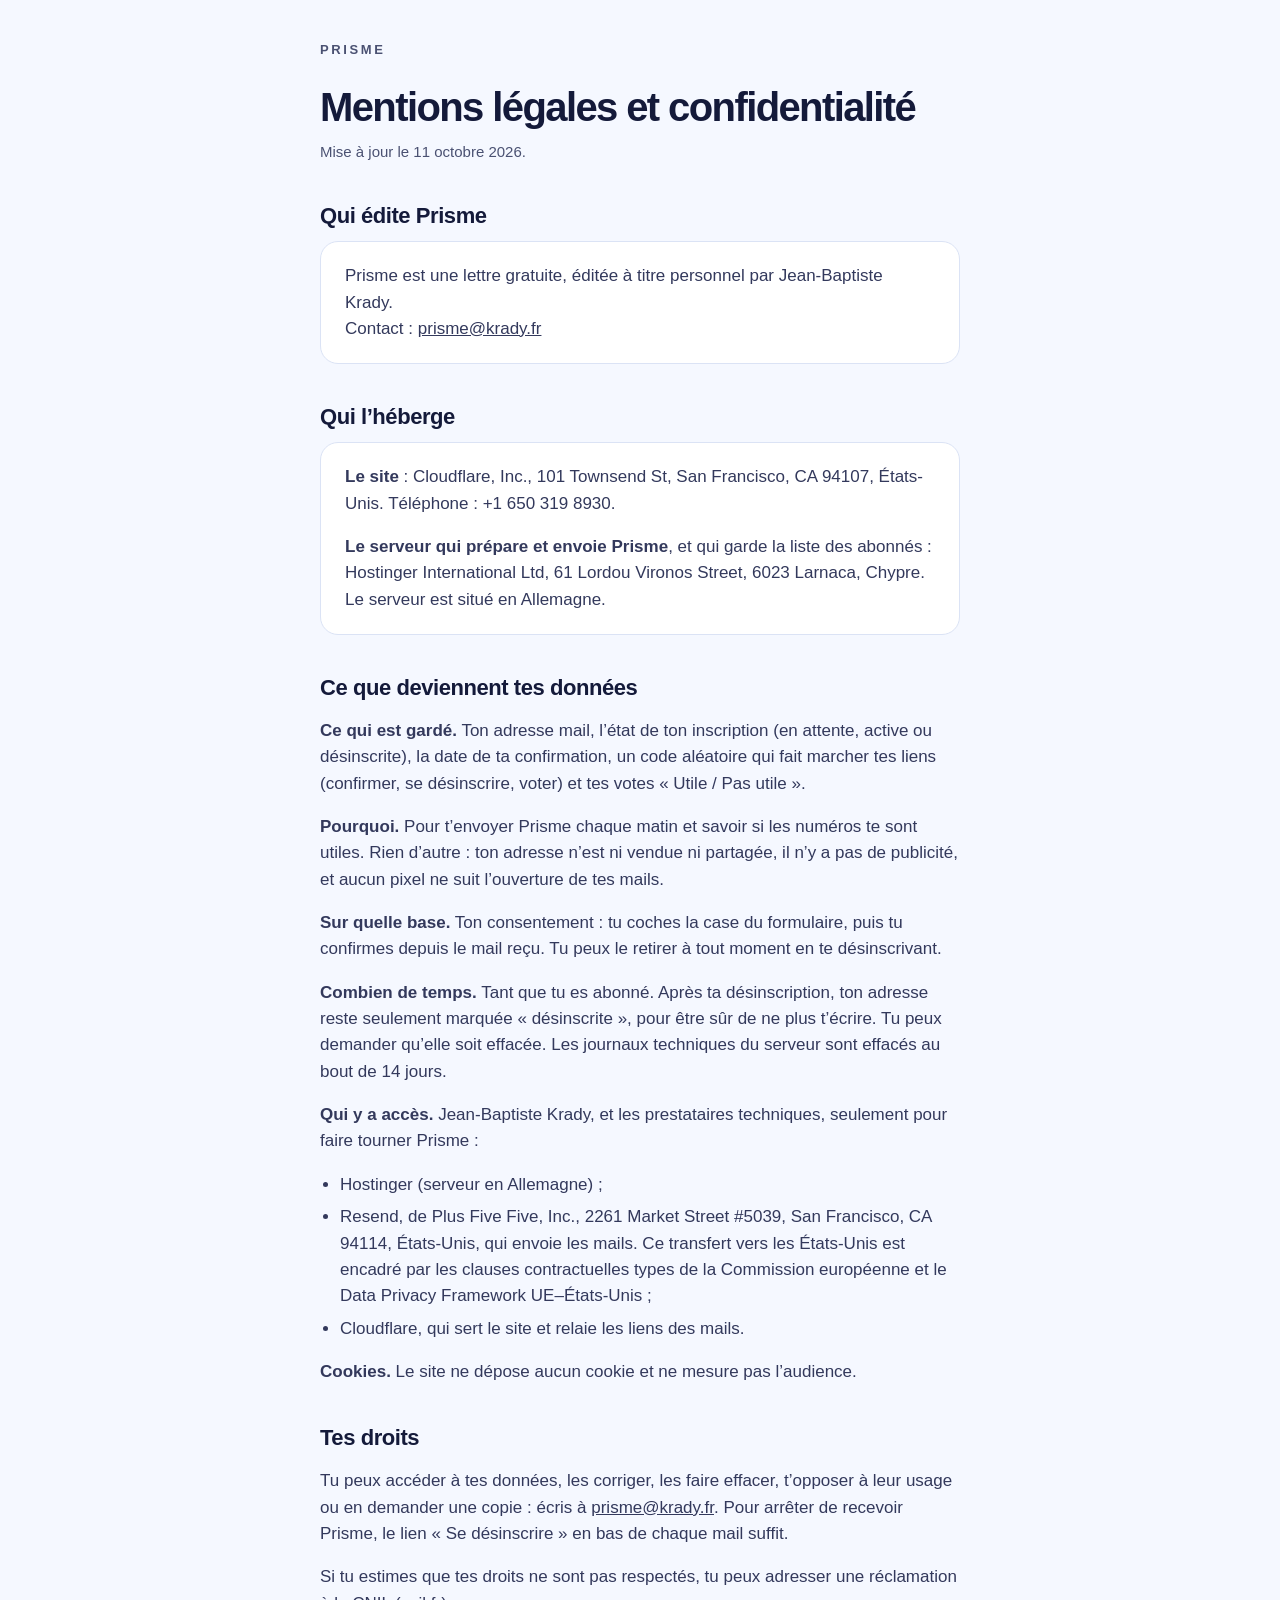
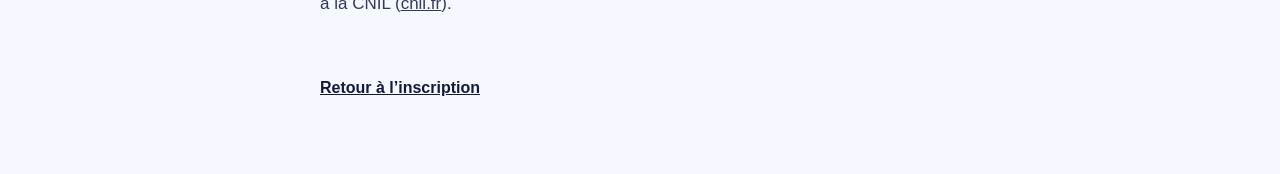
==== site/mentions-legales.html @ ab53a863 "Site : page Mentions légales et confidentialité, lien dans le pied de page Co-Authored-By: Claude Op" ====
<!doctype html>
<html lang="fr">
<head>
<meta charset="utf-8">
<meta name="viewport" content="width=device-width, initial-scale=1">
<title>Prisme · Mentions légales et confidentialité</title>
<meta name="description" content="Qui édite Prisme, qui l’héberge, et ce que deviennent les adresses des abonnés.">
<link rel="icon" href="/favicon.ico" sizes="32x32">
<link rel="apple-touch-icon" href="/apple-touch-icon.png">
<link rel="stylesheet" href="prisme.css">
<style>
  * { box-sizing: border-box; }
  html, body { margin: 0; padding: 0; }
  body {
    background: var(--paper);
    color: var(--ink);
    font-family: 'Helvetica Neue', Helvetica, Arial, sans-serif;
    -webkit-font-smoothing: antialiased;
  }
  a { color: inherit; }
  :focus-visible { outline: 3px solid var(--accent); outline-offset: 3px; }
  main { max-width: 720px; margin: 0 auto; padding: 40px 40px 64px; }
  .marque { font-weight: 700; font-size: 13px; letter-spacing: .2em; text-transform: uppercase; color: var(--muted); text-decoration: none; }
  h1 { font-size: 40px; line-height: 1.05; letter-spacing: -.04em; margin: 28px 0 12px; }
  .maj { color: var(--muted); font-size: 15px; margin: 0 0 36px; }
  h2 { font-size: 22px; letter-spacing: -.02em; margin: 40px 0 12px; }
  p, li { font-size: 17px; line-height: 1.55; color: #33395c; }
  ul { padding-left: 20px; }
  li + li { margin-top: 6px; }
  .carte { background: var(--card); border: 1px solid var(--line); border-radius: 18px; padding: 4px 24px; }
  .retour { display: inline-flex; align-items: center; min-height: 44px; margin-top: 32px; font-weight: 600; }
  @media (max-width: 600px) {
    main { padding: 28px 16px 48px; }
    h1 { font-size: 32px; }
    .carte { padding: 2px 16px; }
  }
</style>
</head>
<body>
<main>
  <a class="marque" href="/">Prisme</a>
  <h1>Mentions légales et confidentialité</h1>
  <p class="maj">Mise à jour le 11 octobre 2026.</p>

  <h2>Qui édite Prisme</h2>
  <div class="carte">
    <p>Prisme est une lettre gratuite, éditée à titre personnel par Jean-Baptiste Krady.<br>
    Contact&nbsp;: <a href="mailto:prisme@krady.fr">prisme@krady.fr</a></p>
  </div>

  <h2>Qui l’héberge</h2>
  <div class="carte">
    <p><strong>Le site</strong>&nbsp;: Cloudflare, Inc., 101 Townsend St, San Francisco, CA 94107, États-Unis. Téléphone&nbsp;: +1 650 319 8930.</p>
    <p><strong>Le serveur qui prépare et envoie Prisme</strong>, et qui garde la liste des abonnés&nbsp;: Hostinger International Ltd, 61 Lordou Vironos Street, 6023 Larnaca, Chypre. Le serveur est situé en Allemagne.</p>
  </div>

  <h2>Ce que deviennent tes données</h2>
  <p><strong>Ce qui est gardé.</strong> Ton adresse mail, l’état de ton inscription (en attente, active ou désinscrite), la date de ta confirmation, un code aléatoire qui fait marcher tes liens (confirmer, se désinscrire, voter) et tes votes «&nbsp;Utile / Pas utile&nbsp;».</p>
  <p><strong>Pourquoi.</strong> Pour t’envoyer Prisme chaque matin et savoir si les numéros te sont utiles. Rien d’autre&nbsp;: ton adresse n’est ni vendue ni partagée, il n’y a pas de publicité, et aucun pixel ne suit l’ouverture de tes mails.</p>
  <p><strong>Sur quelle base.</strong> Ton consentement&nbsp;: tu coches la case du formulaire, puis tu confirmes depuis le mail reçu. Tu peux le retirer à tout moment en te désinscrivant.</p>
  <p><strong>Combien de temps.</strong> Tant que tu es abonné. Après ta désinscription, ton adresse reste seulement marquée «&nbsp;désinscrite&nbsp;», pour être sûr de ne plus t’écrire. Tu peux demander qu’elle soit effacée. Les journaux techniques du serveur sont effacés au bout de 14 jours.</p>
  <p><strong>Qui y a accès.</strong> Jean-Baptiste Krady, et les prestataires techniques, seulement pour faire tourner Prisme&nbsp;:</p>
  <ul>
    <li>Hostinger (serveur en Allemagne)&nbsp;;</li>
    <li>Resend, de Plus Five Five, Inc., 2261 Market Street #5039, San Francisco, CA 94114, États-Unis, qui envoie les mails. Ce transfert vers les États-Unis est encadré par les clauses contractuelles types de la Commission européenne et le Data Privacy Framework UE–États-Unis&nbsp;;</li>
    <li>Cloudflare, qui sert le site et relaie les liens des mails.</li>
  </ul>
  <p><strong>Cookies.</strong> Le site ne dépose aucun cookie et ne mesure pas l’audience.</p>

  <h2>Tes droits</h2>
  <p>Tu peux accéder à tes données, les corriger, les faire effacer, t’opposer à leur usage ou en demander une copie&nbsp;: écris à <a href="mailto:prisme@krady.fr">prisme@krady.fr</a>. Pour arrêter de recevoir Prisme, le lien «&nbsp;Se désinscrire&nbsp;» en bas de chaque mail suffit.</p>
  <p>Si tu estimes que tes droits ne sont pas respectés, tu peux adresser une réclamation à la CNIL (<a href="https://www.cnil.fr" rel="noopener">cnil.fr</a>).</p>

  <a class="retour" href="/">Retour à l’inscription</a>
</main>
</body>
</html>
---- site/prisme.css ----
/* Prisme — palette retenue : Holo. Mascotte : Tri. */
:root {
  --ink: #141a3a;
  --muted: #4a5172;
  --paper: #f5f8ff;
  --card: #ffffff;
  --line: #dbe3f5;
  --accent: #3c4fe0;
  --accent-ink: #ffffff;
  --ray-1: #38c6e8;
  --ray-2: #4f7cf5;
  --ray-3: #8a63f0;
  --ray-4: #f06fb0;
  --ray-5: #3fcf9a;
}
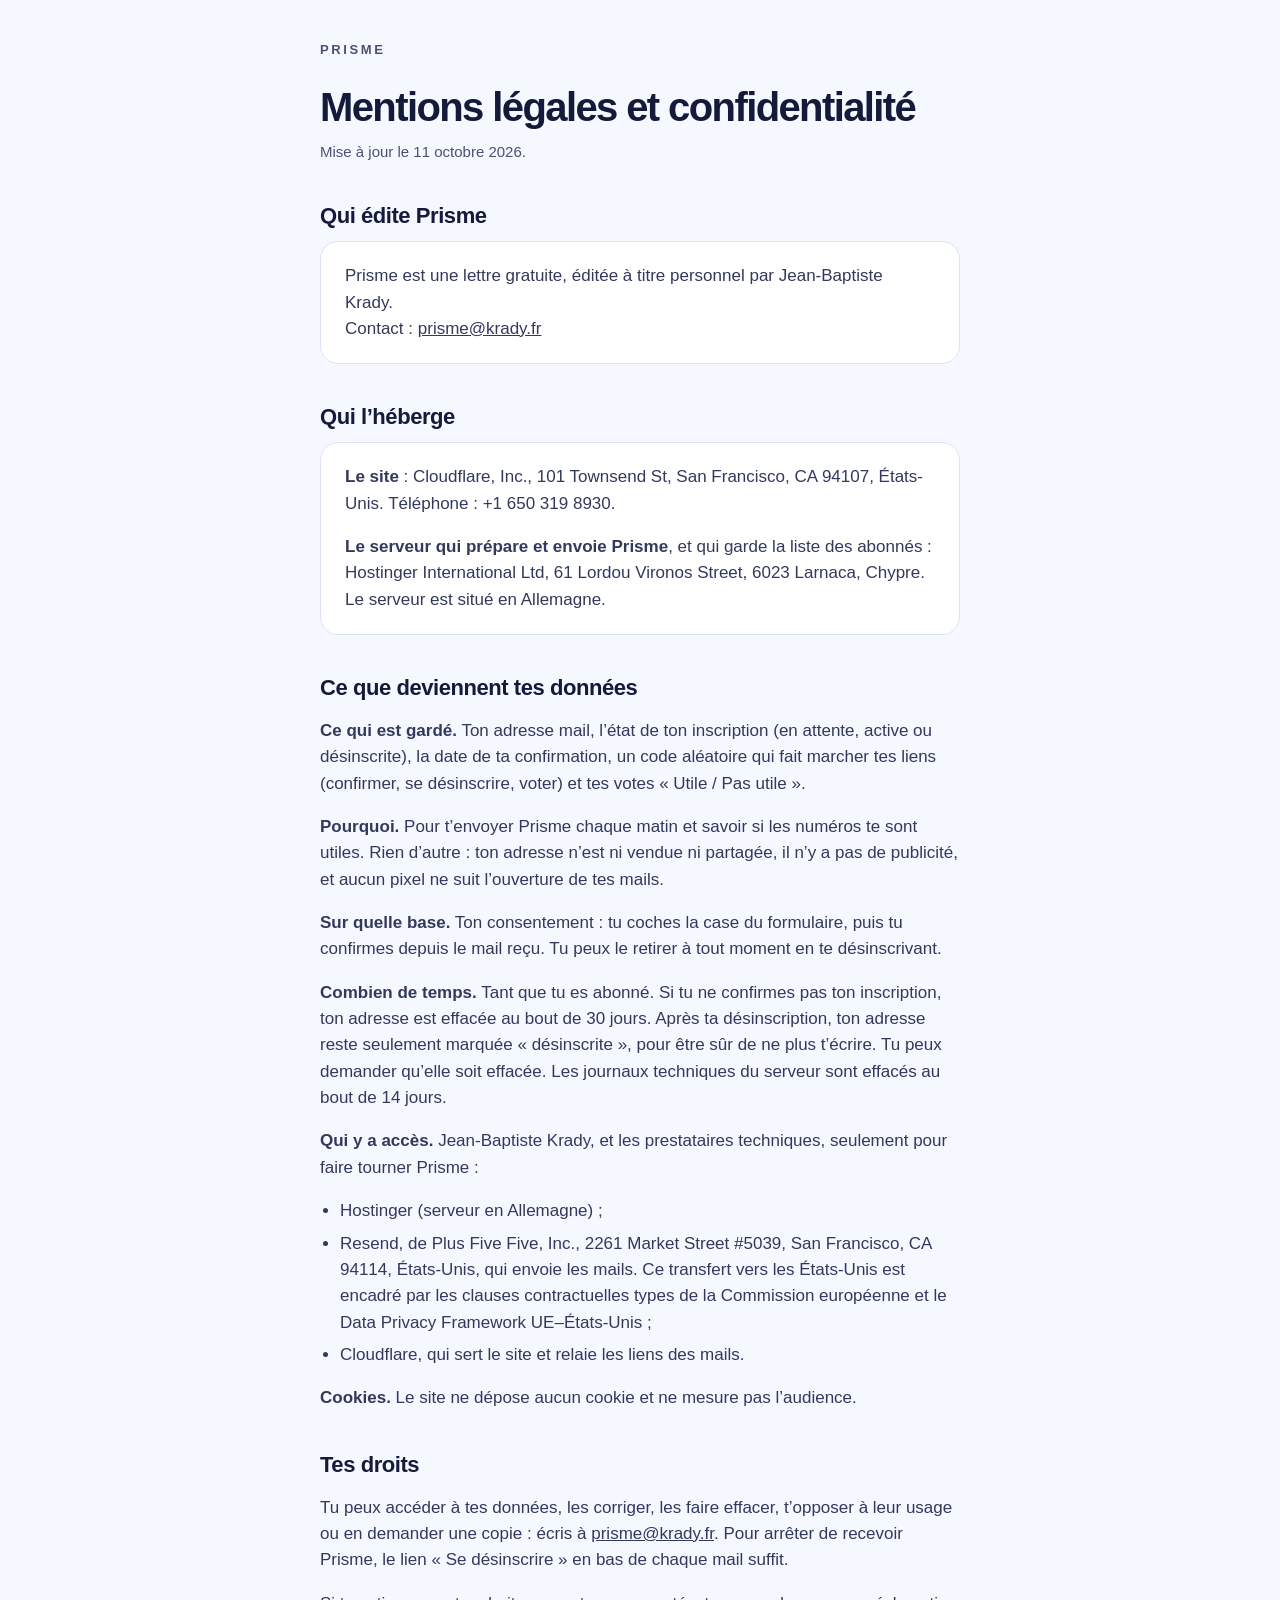
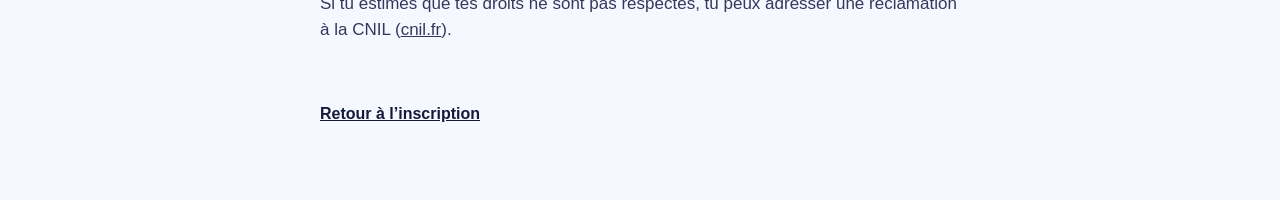
==== commit fc829f59: "Circuit Ménage : les inscriptions non confirmées sont effacées après 30 jours (export, doc, mentions" ====
--- a/site/mentions-legales.html
+++ b/site/mentions-legales.html
@@ -58,7 +58,7 @@
   <p><strong>Ce qui est gardé.</strong> Ton adresse mail, l’état de ton inscription (en attente, active ou désinscrite), la date de ta confirmation, un code aléatoire qui fait marcher tes liens (confirmer, se désinscrire, voter) et tes votes «&nbsp;Utile / Pas utile&nbsp;».</p>
   <p><strong>Pourquoi.</strong> Pour t’envoyer Prisme chaque matin et savoir si les numéros te sont utiles. Rien d’autre&nbsp;: ton adresse n’est ni vendue ni partagée, il n’y a pas de publicité, et aucun pixel ne suit l’ouverture de tes mails.</p>
   <p><strong>Sur quelle base.</strong> Ton consentement&nbsp;: tu coches la case du formulaire, puis tu confirmes depuis le mail reçu. Tu peux le retirer à tout moment en te désinscrivant.</p>
-  <p><strong>Combien de temps.</strong> Tant que tu es abonné. Après ta désinscription, ton adresse reste seulement marquée «&nbsp;désinscrite&nbsp;», pour être sûr de ne plus t’écrire. Tu peux demander qu’elle soit effacée. Les journaux techniques du serveur sont effacés au bout de 14 jours.</p>
+  <p><strong>Combien de temps.</strong> Tant que tu es abonné. Si tu ne confirmes pas ton inscription, ton adresse est effacée au bout de 30 jours. Après ta désinscription, ton adresse reste seulement marquée «&nbsp;désinscrite&nbsp;», pour être sûr de ne plus t’écrire. Tu peux demander qu’elle soit effacée. Les journaux techniques du serveur sont effacés au bout de 14 jours.</p>
   <p><strong>Qui y a accès.</strong> Jean-Baptiste Krady, et les prestataires techniques, seulement pour faire tourner Prisme&nbsp;:</p>
   <ul>
     <li>Hostinger (serveur en Allemagne)&nbsp;;</li>
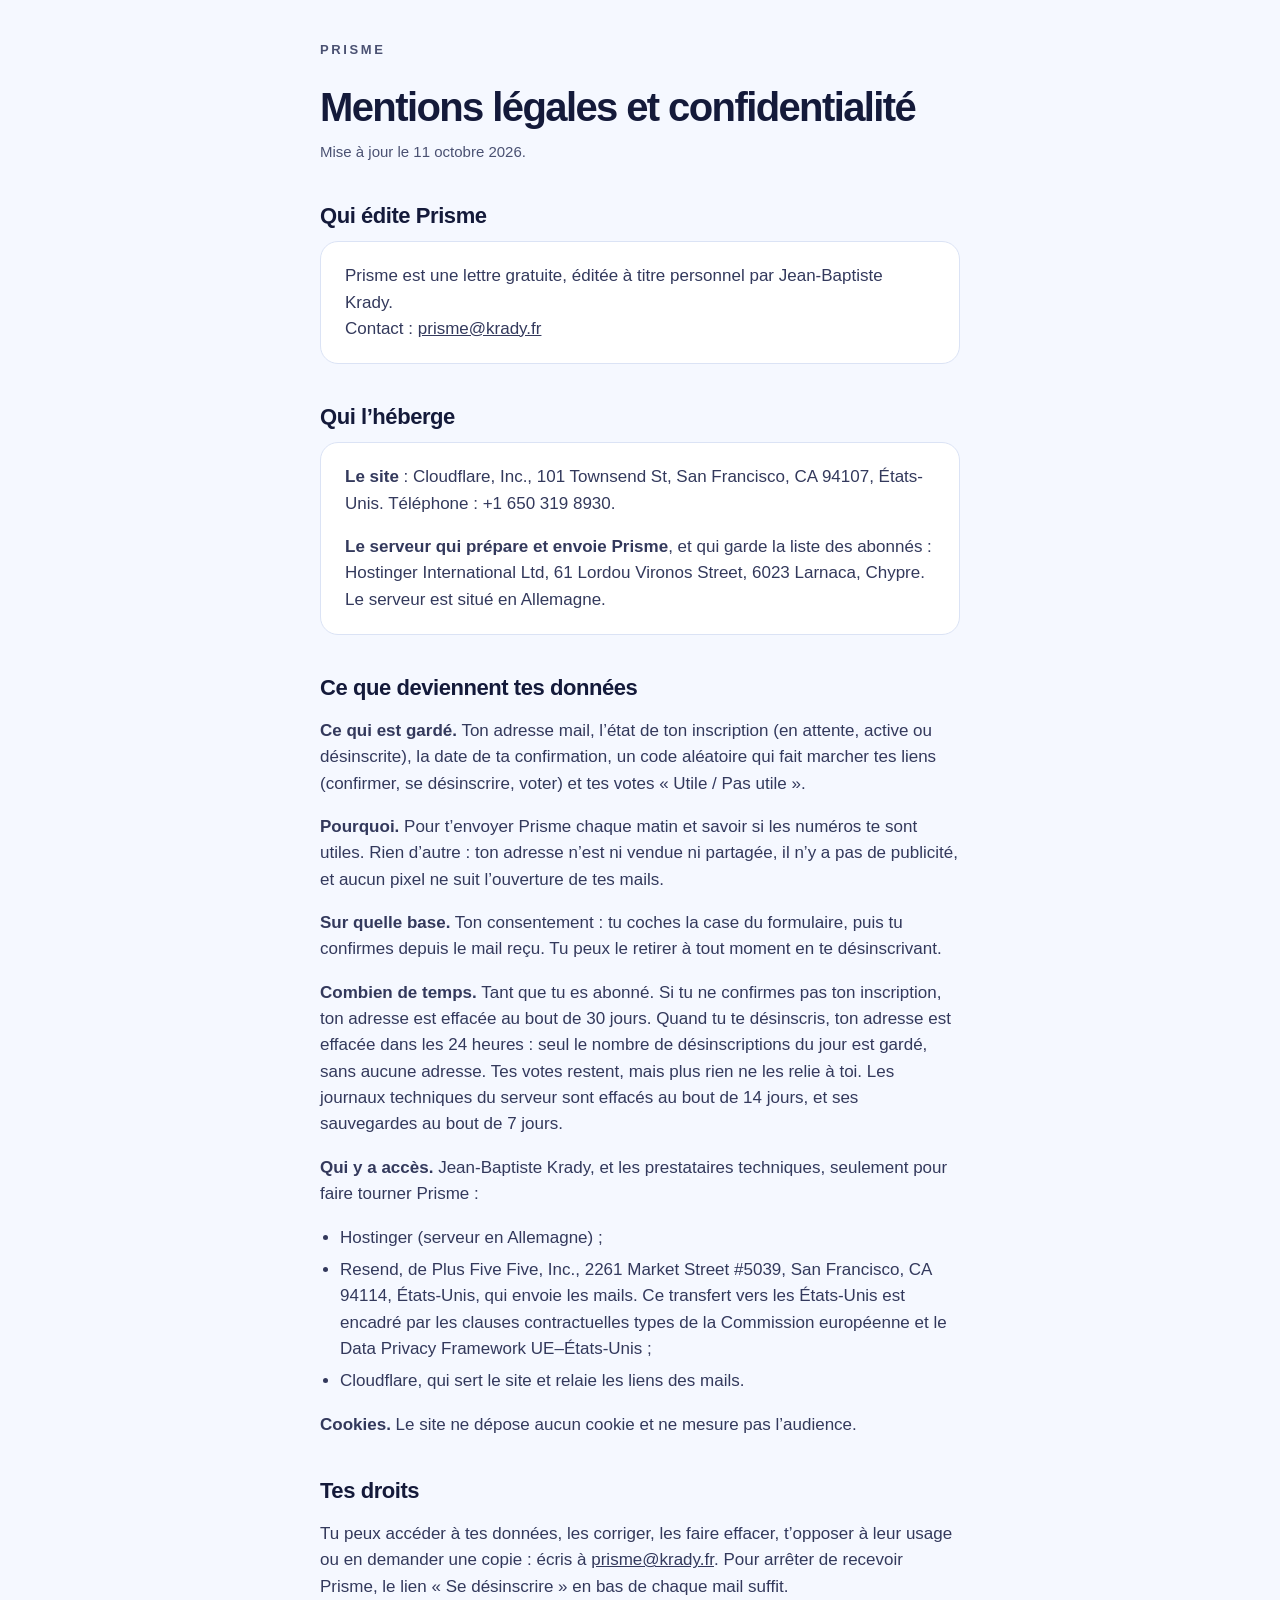
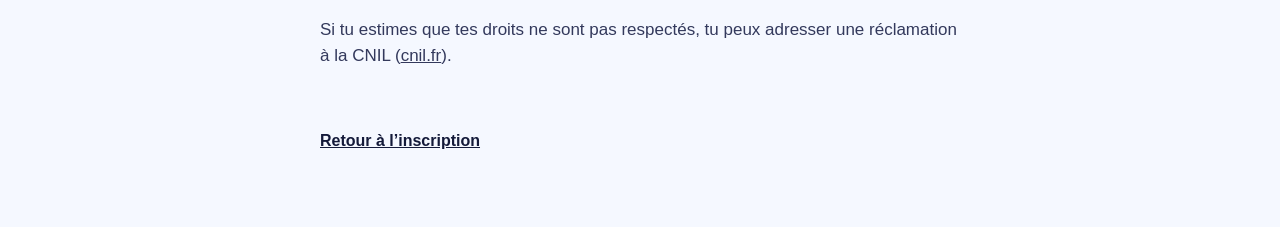
==== commit 9a012d04: "Ménage efface aussi les désinscrits (24 h) et note leur nombre ; sauvegarde de nuit du serveur gardé" ====
--- a/site/mentions-legales.html
+++ b/site/mentions-legales.html
@@ -58,7 +58,7 @@
   <p><strong>Ce qui est gardé.</strong> Ton adresse mail, l’état de ton inscription (en attente, active ou désinscrite), la date de ta confirmation, un code aléatoire qui fait marcher tes liens (confirmer, se désinscrire, voter) et tes votes «&nbsp;Utile / Pas utile&nbsp;».</p>
   <p><strong>Pourquoi.</strong> Pour t’envoyer Prisme chaque matin et savoir si les numéros te sont utiles. Rien d’autre&nbsp;: ton adresse n’est ni vendue ni partagée, il n’y a pas de publicité, et aucun pixel ne suit l’ouverture de tes mails.</p>
   <p><strong>Sur quelle base.</strong> Ton consentement&nbsp;: tu coches la case du formulaire, puis tu confirmes depuis le mail reçu. Tu peux le retirer à tout moment en te désinscrivant.</p>
-  <p><strong>Combien de temps.</strong> Tant que tu es abonné. Si tu ne confirmes pas ton inscription, ton adresse est effacée au bout de 30 jours. Après ta désinscription, ton adresse reste seulement marquée «&nbsp;désinscrite&nbsp;», pour être sûr de ne plus t’écrire. Tu peux demander qu’elle soit effacée. Les journaux techniques du serveur sont effacés au bout de 14 jours.</p>
+  <p><strong>Combien de temps.</strong> Tant que tu es abonné. Si tu ne confirmes pas ton inscription, ton adresse est effacée au bout de 30 jours. Quand tu te désinscris, ton adresse est effacée dans les 24&nbsp;heures&nbsp;: seul le nombre de désinscriptions du jour est gardé, sans aucune adresse. Tes votes restent, mais plus rien ne les relie à toi. Les journaux techniques du serveur sont effacés au bout de 14&nbsp;jours, et ses sauvegardes au bout de 7&nbsp;jours.</p>
   <p><strong>Qui y a accès.</strong> Jean-Baptiste Krady, et les prestataires techniques, seulement pour faire tourner Prisme&nbsp;:</p>
   <ul>
     <li>Hostinger (serveur en Allemagne)&nbsp;;</li>
